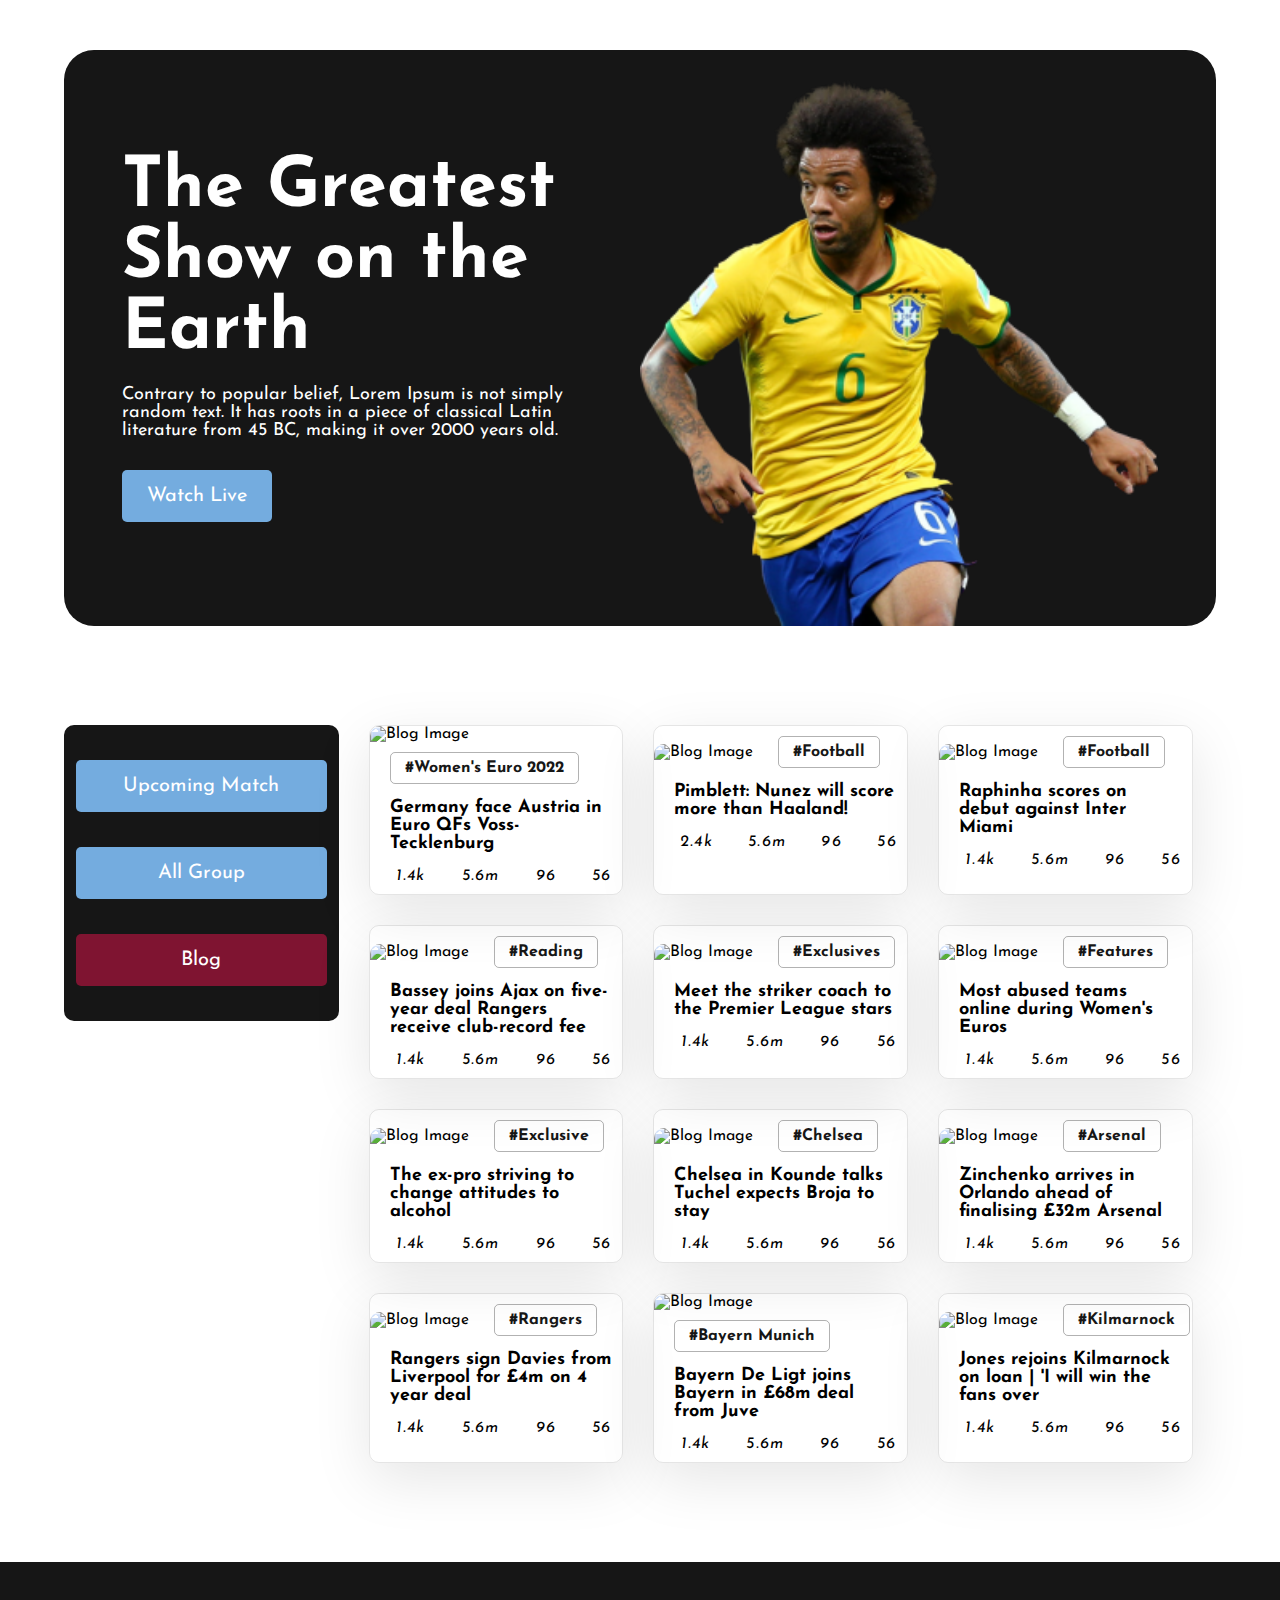
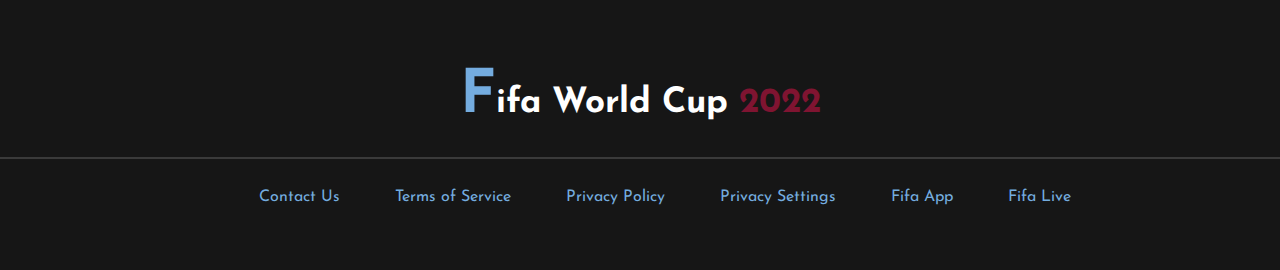
==== index.html @ 20234887 "first commit" ====
<!DOCTYPE html>
<html lang="en">
<head>
    <!-- Language Support Meta -->
    <meta charset="UTF-8">
    <!-- Browser Compatitable -->
    <meta http-equiv="X-UA-Compatible" content="IE=edge">
    <!-- Viewport Meta -->
    <meta name="viewport" content="width=device-width, initial-scale=1.0">
    <!-- Favicon -->
    <link rel="icon" type="image/x-icon" href="assets/Favicon.png">
    <!-- Title -->
    <title>Fifa World 2022</title>
    <!-- Google Font -->
    <link rel="preconnect" href="https://fonts.googleapis.com">
    <link rel="preconnect" href="https://fonts.gstatic.com" crossorigin>
    <link href="https://fonts.googleapis.com/css2?family=Josefin+Sans:wght@400;500;600;700&display=swap" rel="stylesheet"> 
    <!-- Font Awesome -->
    <link rel="stylesheet" href="https://cdnjs.cloudflare.com/ajax/libs/font-awesome/6.1.1/css/all.min.css" integrity="sha512-KfkfwYDsLkIlwQp6LFnl8zNdLGxu9YAA1QvwINks4PhcElQSvqcyVLLD9aMhXd13uQjoXtEKNosOWaZqXgel0g==" crossorigin="anonymous" referrerpolicy="no-referrer" />
    <!-- CSS Path -->
    <link rel="stylesheet" href="Css/style.css">
    <link rel="stylesheet" href="Css/responsive.css">
</head>
<body>
    <!-- Header Section Start -->
    <section class="header-section">
        <div class="header-info">
            <h1>The Greatest Show on the Earth</h1>
            <p>Contrary to popular belief, Lorem Ipsum is not simply 
               random text. It has roots in a piece of classical Latin literature from 45 BC, making it over 2000 years old.</p>
               <a href="#">Watch Live <i class="fa-solid fa-circle-play"></i></a>
        </div>
        <div class="header-img">
            <img src="assets/Banner Image.png" alt="">
        </div>
    </section>
    <!-- Header Section End -->

    <!-- Blog Section Start -->
    <section class="blog-section">
        <!-- Button Desktop -->
        <div class="blog-btn">
            <a href="match.html">Upcoming Match</a>
            <a href="#">All Group</a>
            <a href="index.html" id="active">Blog</a>
        </div>
    <!-- Button responsive -->
        <div class="blog-btn-responsive">
            <a href="match.html">Upcoming Match</a>
            <a href="#">All Group</a>
            <a href="index.html" id="active">Blog</a>
        </div>
        <div class="blog-info">
            <!-- Blog 1 -->
            <div class="blog">
                <img src="assets/Blog/1.png" alt="Blog Image">
                <a href="#">#Women's Euro 2022</a>
                <h3>Germany face Austria in Euro QFs Voss-Tecklenburg</h3>
                <div class="blog-i">
                    <i class="fa-regular fa-heart"><p>1.4k</p></i>
                    <i class="fa-solid fa-eye"><p>5.6m</p></i>
                    <i class="fa-regular fa-message"><p>96</p></i>
                    <i class="fa-solid fa-share"><p>56</p></i>
                </div>
                </div>
            <!-- Blog 2 -->
            <div class="blog">
                <img src="assets/Blog/2.png" alt="Blog Image">
                <a href="#">#Football</a>
                <h3>Pimblett: Nunez will score more than Haaland!</h3>
                <div class="blog-i">
                    <i class="fa-regular fa-heart"><p>2.4k</p></i>
                    <i class="fa-solid fa-eye"><p>5.6m</p></i>
                    <i class="fa-regular fa-message"><p>96</p></i>
                    <i class="fa-solid fa-share"><p>56</p></i>
                </div>
            </div>
            <!-- Blog 3 -->
            <div class="blog">
                <img src="assets/Blog/3.png" alt="Blog Image">
                <a href="#">#Football</a>
                <h3>Raphinha scores on debut against Inter Miami</h3>
                <div class="blog-i">
                    <i class="fa-regular fa-heart"><p>1.4k</p></i>
                    <i class="fa-solid fa-eye"><p>5.6m</p></i>
                    <i class="fa-regular fa-message"><p>96</p></i>
                    <i class="fa-solid fa-share"><p>56</p></i>
                </div>
            </div>
            <!-- Blog 4 -->
            <div class="blog">
                <img src="assets/Blog/4.png" alt="Blog Image">
                <a href="#">#Reading</a>
                <h3>Bassey joins Ajax on five-year deal Rangers receive club-record fee</h3>
                <div class="blog-i">
                    <i class="fa-regular fa-heart"><p>1.4k</p></i>
                    <i class="fa-solid fa-eye"><p>5.6m</p></i>
                    <i class="fa-regular fa-message"><p>96</p></i>
                    <i class="fa-solid fa-share"><p>56</p></i>
                </div>
            </div>
            <!-- Blog 5 -->
            <div class="blog">
                <img src="assets/Blog/5.png" alt="Blog Image">
                <a href="#">#Exclusives</a>
                <h3>Meet the striker coach to the Premier League stars </h3>
                <div class="blog-i">
                    <i class="fa-regular fa-heart"><p>1.4k</p></i>
                    <i class="fa-solid fa-eye"><p>5.6m</p></i>
                    <i class="fa-regular fa-message"><p>96</p></i>
                    <i class="fa-solid fa-share"><p>56</p></i>
                </div>
            </div>
            <!-- Blog 6 -->
            <div class="blog">
                <img src="assets/Blog/6.png" alt="Blog Image">
                <a href="#">#Features</a>
                <h3>Most abused teams online during Women's Euros</h3>
                <div class="blog-i">
                    <i class="fa-regular fa-heart"><p>1.4k</p></i>
                    <i class="fa-solid fa-eye"><p>5.6m</p></i>
                    <i class="fa-regular fa-message"><p>96</p></i>
                    <i class="fa-solid fa-share"><p>56</p></i>
                </div>
            </div>
            <!-- Blog 7 -->
            <div class="blog">
                <img src="assets/Blog/1.png" alt="Blog Image">
                <a href="#">#Exclusive</a>
                <h3>The ex-pro striving to change attitudes to alcohol</h3>
                <div class="blog-i">
                    <i class="fa-regular fa-heart"><p>1.4k</p></i>
                    <i class="fa-solid fa-eye"><p>5.6m</p></i>
                    <i class="fa-regular fa-message"><p>96</p></i>
                    <i class="fa-solid fa-share"><p>56</p></i>
                </div>
            </div>
            <!-- Blog 8 -->
            <div class="blog">
                <img src="assets/Blog/2.png" alt="Blog Image">
                <a href="#">#Chelsea</a>
                <h3>Chelsea in Kounde talks Tuchel expects Broja to stay</h3>
                <div class="blog-i">
                    <i class="fa-regular fa-heart"><p>1.4k</p></i>
                    <i class="fa-solid fa-eye"><p>5.6m</p></i>
                    <i class="fa-regular fa-message"><p>96</p></i>
                    <i class="fa-solid fa-share"><p>56</p></i>
                </div>
            </div>
            <!-- Blog 9 -->
            <div class="blog">
                <img src="assets/Blog/3.png" alt="Blog Image">
                <a href="#">#Arsenal</a>
                <h3>Zinchenko arrives in Orlando ahead of finalising £32m Arsenal</h3>
                <div class="blog-i">
                    <i class="fa-regular fa-heart"><p>1.4k</p></i>
                    <i class="fa-solid fa-eye"><p>5.6m</p></i>
                    <i class="fa-regular fa-message"><p>96</p></i>
                    <i class="fa-solid fa-share"><p>56</p></i>
                </div>
            </div>
            <!-- Blog 10 -->
            <div class="blog">
                <img src="assets/Blog/4.png" alt="Blog Image">
                <a href="#">#Rangers</a>
                <h3>Rangers sign Davies from Liverpool for £4m on 4 year deal</h3>
                <div class="blog-i">
                    <i class="fa-regular fa-heart"><p>1.4k</p></i>
                    <i class="fa-solid fa-eye"><p>5.6m</p></i>
                    <i class="fa-regular fa-message"><p>96</p></i>
                    <i class="fa-solid fa-share"><p>56</p></i>
                </div>
            </div>
            <!-- Blog 11 -->
            <div class="blog">
                <img src="assets/Blog/5.png" alt="Blog Image">
                <a href="#">#Bayern Munich</a>
                <h3>Bayern De Ligt joins Bayern in £68m deal from Juve </h3>
                <div class="blog-i">
                    <i class="fa-regular fa-heart"><p>1.4k</p></i>
                    <i class="fa-solid fa-eye"><p>5.6m</p></i>
                    <i class="fa-regular fa-message"><p>96</p></i>
                    <i class="fa-solid fa-share"><p>56</p></i>
                </div>
            </div>
            <!-- Blog 12 -->
            <div class="blog">
                <img src="assets/Blog/6.png" alt="Blog Image">
                <a href="#">#Kilmarnock</a>
                <h3>Jones rejoins Kilmarnock on loan | 'I will win the fans over</h3>
                <div class="blog-i">
                    <i class="fa-regular fa-heart"><p>1.4k</p></i>
                    <i class="fa-solid fa-eye"><p>5.6m</p></i>
                    <i class="fa-regular fa-message"><p>96</p></i>
                    <i class="fa-solid fa-share"><p>56</p></i>
                </div>
            </div>
        </div>
        <!-- View More Button -->
                <div class="view-all-btn">
                    <a href="#">View More <i class="fa-solid fa-angles-right"></i></a>
                </div>
    </section>
    <!-- Blog Section Start -->


    <!-- Footer Section Start -->
    <section class="footer-section">
        <div class="footer">
            <h2>Fifa World Cup <span>2022</span></h2>
            <hr class="footer-line">
            <!-- Important link -->
            <ul>
                <li><a href="#">Contact Us</a></li>
                <li><a href="#">Terms of Service</a></li>
                <li><a href="#">Privacy Policy</a></li>
                <li><a href="#">Privacy Settings</a></li>
                <li><a href="#">Fifa App</a></li>
                <li><a href="#">Fifa Live</a></li>
            </ul>
            <!-- Social Icon -->
            <a href="https://www.facebook.com/programmingHero/" target="_blank"><i class="fa-brands fa-facebook"></i></a>
            <a href="https://www.instagram.com/programminghero" target="_blank"><i class="fa-brands fa-instagram"></i></a>
            <a href="https://www.linkedin.com/company/programminghero/" target="_blank"><i class="fa-brands fa-linkedin"></i></a>
            <a href="https://www.youtube.com/channel/UCStj-ORBZ7TGK1FwtGAUgbQ" target="_blank"><i class="fa-brands fa-youtube"></i></a>
            <a href="https://github.com/ProgrammingHero1" target="_blank"><i class="fa-brands fa-github"></i></a>
        </div>
    </section>
    <!-- Footer Section End -->
</body>
</html>
---- Css/style.css ----
/* --------------------------------------------------
            Color Template
    ----------------------------------
            Primary - #74ACDF
            Secondary - #7F1431
            background-color - #161616
            Border Color - rgba(0, 0, 0, 0.30)
------------------------------------------------------*/

*{
    padding: 0;
    margin: 0;
}
body{
    font-family: 'Josefin Sans', sans-serif;
}
/*------ -------------------------------
Header Css Start 
----------------------------------------- */
.header-section{
    background-color: #161616;
    display: flex;
    justify-content: center;
    width: 90%;
    border-radius: 30px;
    margin-left: 5%;
    margin-top: 50px;
    align-items: center;
}
.header-info{
    width: 45%;
}
.header-info h1{
    color: #fff;
    font-size: 4.375rem;
}
.header-info p{
    color: #fff;
    font-size: 18px;
    margin-top: 20px;
    width: 90%;
}
.header-info a{
    padding: 16px 25px;
    border-radius: 5px;
    text-decoration: none;
    color: #fff;
    font-size: 20px;
    background-color: #74ACDF;
    display: inline-block;
    margin-top:30px ;
    transition-property: color, padding;
    transition-duration: 0.5s;
}
.header-info a:hover{
    padding: 16px 35px;
    background-color: #7F1431;
}
.header-img{
    width: 45%;
}
.header-img img{
    width: 100%;
    padding-top: 30px;
    margin-bottom: -4px;
    transition: transform ease-out 1s;
}
.header-img img:hover{
    transform: translateX(30px);
}
/*-------------------------------
 Header Section End 
 --------------------------------*/

 /*-------------------------------
 Blog Section Start 
 --------------------------------*/
.blog-section{
    display: flex;
    align-items: flex-start;
    margin-left:5%;
    margin-right: 5%;
    margin-top: 11vh;
    margin-bottom: 11vh;
}
.blog-btn{
    background-color: #161616;
    width: 25%;
    border-radius: 10px;
}
.blog-btn-responsive{
    display: none;
}
.blog-btn a{
    display: block;
    padding: 16px 25px;
    border-radius: 5px;
    text-decoration: none;
    color: #fff;
    font-size: 20px;
    background-color: #74ACDF;
    margin: 35px 12px;
    text-align: center;
}
.blog-btn a:hover{
    background-color: #7F1431;
}
#active{
    background-color: #7F1431;
}
.blog-info{
    width: 75%;
    display: grid;
    grid-template-columns: repeat(3, 1fr);
    gap: 30px;
    margin-right: 2%;
    margin-left: 30px;
}
.blog{
    border: 1px solid rgba(0, 0, 0, 0.10);
    border-radius: 10px;
    box-shadow: 0px 17px 58px rgba(0, 0, 0, 0.10);
}
.blog img{
    width: 100%;
    border-radius: 10px 10px 0px 0px;
}
.blog a{
    text-decoration: none;
    background-color: transparent;
    border: 1px solid rgba(0, 0, 0, 0.30);
    border-radius: 5px;
    padding: 7px 14px;
    display: inline-block;
    color: #161616;
    font-weight: 700;
    font-size: 16px;
    margin: 10px 0 10px 20px;
}
.blog a:hover{
    background-color: #74ACDF;
    color: #fff;
}
.blog h3{
    font-size: 18px;
    margin: 5px 10px 10px 20px;
}
.blog-i{
    display: flex;
    justify-content: space-evenly;
}
.blog-i i{
    margin: 5px 10px 10px 20px;
}
.blog-i p{
    display: inline;
    margin-left: 5px;
    letter-spacing: 1.2px;
}
.view-all-btn{
    display: none;
}
/*-------------------------------
 Blog Section End 
 --------------------------------*/

/*------------------------------------
 Footer Section Start
 ------------------------------------*/
.footer-section{
    background-color: #161616;
    width: 100%;
}
.footer{
    text-align: center;
}
.footer h2{
    color: #fff;
    font-size: 2.188em;
    padding-top: 3em;
    padding-bottom: 1.875rem;
}
.footer h2::first-letter{
    font-size: 3.75rem;
    color: #74ACDF;
}

.footer h2 span{
    color: #7F1431;
}
.footer h2 span:hover{
    color: #74ACDF;
}
.footer-line{
    border: 1px solid rgba(255, 255, 255, 0.156);
}
.footer ul{
    padding-top: 30px;
    padding-bottom: 30px;
}
.footer li{
    display: inline;
    padding-left: 50px;
}
.footer li a{
    color: #74ACDF;
    text-decoration: none;
}
.footer li a:hover{
    color: #7F1431;
}
.footer i{
    color: #7F1431;
    margin-left: 30px;
    margin-bottom: 30px;
    font-size:2.188rem ;
}
.footer i:hover{
    color: #74ACDF;
}
/*-------------------------------
 Footer Section End 
 --------------------------------*/
---- Css/responsive.css ----
/*-------------------------
 Mobile View Start
 ----------------------*/
@media only screen and (max-width: 600px) {
    .header-section{
        background-color: #161616;
        display: block;
        width: 100%;
        margin: 0;
        border-radius: 0;
    }
    /* Banner Text */
    .header-info {
        width: 100%;
        text-align: center;
    }
    .header-info h1 {
        color: #fff;
        font-size: 3rem;
        padding-top: 50px;
    }
    .header-info p {
        color: #fff;
        font-size: 18px;
        margin-top: 20px;
        padding: 0 20px;
    }
    /* Banner Img */
    .header-img {
        width: 100%;
    }
    /* Blog */
    .blog-section{
        flex-direction: column
    }
    .blog-info{
        grid-template-columns: auto;
        width: 100%;
        margin-left: 0;
    }
    /* Button */
    .blog-btn{
        display: none;
    }
    .blog-btn-responsive{
    width: auto;
    border-radius: 10px;
    background-color: transparent;
    display: flex;
    width: 100%;
    flex-direction: column;
    margin-bottom: 30px;
    }
    .blog-btn-responsive a{
        display: block;
        padding: 16px 25px;
        border-radius: 5px;
        text-decoration: none;
        color: #000;
        font-size: 18px;
        background-color: transparent;
        margin: 15px 15px;
        text-align: center;
        border: 1px solid rgba(0, 0, 0, 0.30);
    }
    .blog-btn-responsive a:hover{
        background-color: #74ACDF;
    }
    #active{
        background-color: #7F1431;
        color: #FFF;
    }
    /* Footer */
    .footer h2{
        padding-top: 2em;
        padding-bottom: 1.5rem;
    }
    .footer ul{
        display: grid;
        grid-template-columns: repeat(1, 1fr);
        grid-row-gap:15px ;
    }
}
/*-------------------------
 Mobile View End
 ----------------------*/




/*-------------------------
 Tablet View Start
 ----------------------*/
@media only screen and (max-width: 1080px)and (min-width: 600px) {
    /* Header Section */
    .header-section{
        background-color: #161616;
        width: 100%;
        margin: 0;
        border-radius: 0;
        width: 90%;
        border-radius: 30px;
        margin-left: 5%;
        margin-top: 20px;
    }
    /* Banner Text */
    .header-info {
        width: 50%;
        text-align: center;
    }
    .header-info h1 {
        color: #fff;
        font-size: 3rem;
        padding: 10px 0 0 0;
    }
    .header-info p {
        color: #fff;
        font-size: 18px;
        margin-top: 10px;
        padding: 0 20px;
    }
    .header-info a{
        margin-bottom: 10px;
    }
    /* Banner Img */
    .header-img {
        width: 50%;
    }
    /* Blog Section */
    .blog-section{
        flex-direction: column
    }
    .blog-info{
        grid-template-columns: auto auto;
        width: 100%;
        margin-left: 0;
    }
        /* Button */
    .blog-btn{
        display: none;
    }
    .blog-btn-responsive{
        width: auto;
        border-radius: 10px;
        background-color: transparent;
        display: flex;
        width: 100%;
        flex-direction: row;
        justify-content: space-evenly;
        margin-bottom: 30px;
    }
    .blog-btn-responsive a{
        display: block;
        padding: 16px 25px;
        border-radius: 5px;
        text-decoration: none;
        color: #000;
        font-size: 18px;
        background-color: transparent;
        margin: 15px 15px;
        text-align: center;
        border: 1px solid rgba(0, 0, 0, 0.30);
    }
    .blog-btn-responsive a:hover{
        background-color: #74ACDF;
    }
    #active{
        background-color: #7F1431;
        color: #FFF;
    }
    .view-all-btn{
        display: flex;
        text-align: center;
        padding-top: 40px;
    }
    .view-all-btn a{
        padding: 10px 14px;
        background-color: #74ACDF;
        border-radius: 5px;
        text-decoration: none;
        color: #FFF;
    }
    .view-all-btn a:hover{
        background-color: #7F1431;
    }
    /* Footer */
    .footer h2{
        padding-top: 2em;
        padding-bottom: 1.5rem;
    }
    .footer ul{
        display: grid;
        grid-template-columns: repeat(2, 1fr);
        grid-row-gap:15px ;
    }
    
}
/*-------------------------
 Mobile View End
 ----------------------*/
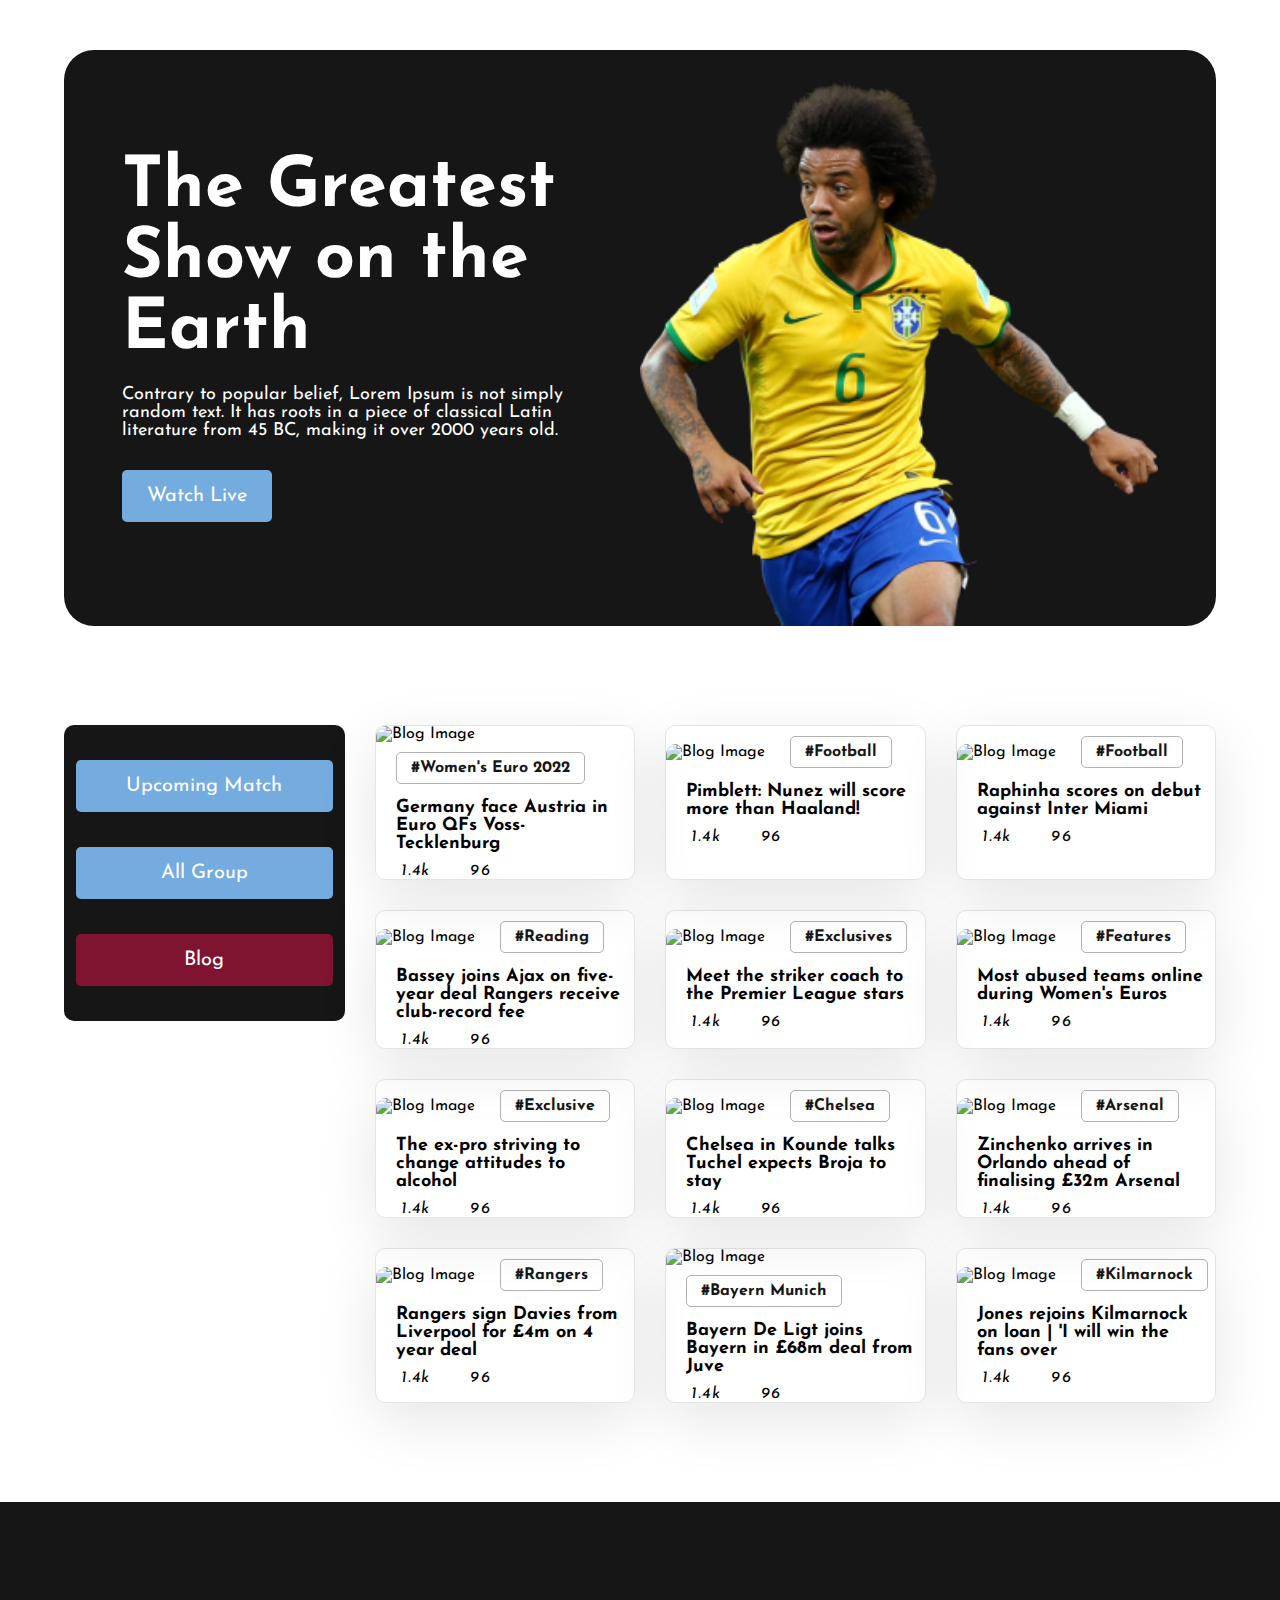
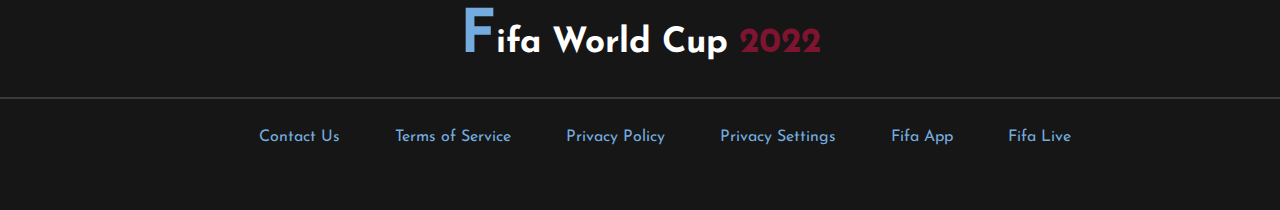
==== commit 0c314102: "all done" ====
--- a/index.html
+++ b/index.html
@@ -58,9 +58,7 @@
                 <h3>Germany face Austria in Euro QFs Voss-Tecklenburg</h3>
                 <div class="blog-i">
                     <i class="fa-regular fa-heart"><p>1.4k</p></i>
-                    <i class="fa-solid fa-eye"><p>5.6m</p></i>
-                    <i class="fa-regular fa-message"><p>96</p></i>
-                    <i class="fa-solid fa-share"><p>56</p></i>
+                    <i class="fa-regular fa-message"><p>96</p></i>
                 </div>
                 </div>
             <!-- Blog 2 -->
@@ -69,10 +67,8 @@
                 <a href="#">#Football</a>
                 <h3>Pimblett: Nunez will score more than Haaland!</h3>
                 <div class="blog-i">
-                    <i class="fa-regular fa-heart"><p>2.4k</p></i>
-                    <i class="fa-solid fa-eye"><p>5.6m</p></i>
-                    <i class="fa-regular fa-message"><p>96</p></i>
-                    <i class="fa-solid fa-share"><p>56</p></i>
+                    <i class="fa-regular fa-heart"><p>1.4k</p></i>
+                    <i class="fa-regular fa-message"><p>96</p></i>
                 </div>
             </div>
             <!-- Blog 3 -->
@@ -82,9 +78,7 @@
                 <h3>Raphinha scores on debut against Inter Miami</h3>
                 <div class="blog-i">
                     <i class="fa-regular fa-heart"><p>1.4k</p></i>
-                    <i class="fa-solid fa-eye"><p>5.6m</p></i>
-                    <i class="fa-regular fa-message"><p>96</p></i>
-                    <i class="fa-solid fa-share"><p>56</p></i>
+                    <i class="fa-regular fa-message"><p>96</p></i>
                 </div>
             </div>
             <!-- Blog 4 -->
@@ -94,9 +88,7 @@
                 <h3>Bassey joins Ajax on five-year deal Rangers receive club-record fee</h3>
                 <div class="blog-i">
                     <i class="fa-regular fa-heart"><p>1.4k</p></i>
-                    <i class="fa-solid fa-eye"><p>5.6m</p></i>
-                    <i class="fa-regular fa-message"><p>96</p></i>
-                    <i class="fa-solid fa-share"><p>56</p></i>
+                    <i class="fa-regular fa-message"><p>96</p></i>
                 </div>
             </div>
             <!-- Blog 5 -->
@@ -106,9 +98,7 @@
                 <h3>Meet the striker coach to the Premier League stars </h3>
                 <div class="blog-i">
                     <i class="fa-regular fa-heart"><p>1.4k</p></i>
-                    <i class="fa-solid fa-eye"><p>5.6m</p></i>
-                    <i class="fa-regular fa-message"><p>96</p></i>
-                    <i class="fa-solid fa-share"><p>56</p></i>
+                    <i class="fa-regular fa-message"><p>96</p></i>
                 </div>
             </div>
             <!-- Blog 6 -->
@@ -118,9 +108,7 @@
                 <h3>Most abused teams online during Women's Euros</h3>
                 <div class="blog-i">
                     <i class="fa-regular fa-heart"><p>1.4k</p></i>
-                    <i class="fa-solid fa-eye"><p>5.6m</p></i>
-                    <i class="fa-regular fa-message"><p>96</p></i>
-                    <i class="fa-solid fa-share"><p>56</p></i>
+                    <i class="fa-regular fa-message"><p>96</p></i>
                 </div>
             </div>
             <!-- Blog 7 -->
@@ -130,9 +118,7 @@
                 <h3>The ex-pro striving to change attitudes to alcohol</h3>
                 <div class="blog-i">
                     <i class="fa-regular fa-heart"><p>1.4k</p></i>
-                    <i class="fa-solid fa-eye"><p>5.6m</p></i>
-                    <i class="fa-regular fa-message"><p>96</p></i>
-                    <i class="fa-solid fa-share"><p>56</p></i>
+                    <i class="fa-regular fa-message"><p>96</p></i>
                 </div>
             </div>
             <!-- Blog 8 -->
@@ -142,9 +128,7 @@
                 <h3>Chelsea in Kounde talks Tuchel expects Broja to stay</h3>
                 <div class="blog-i">
                     <i class="fa-regular fa-heart"><p>1.4k</p></i>
-                    <i class="fa-solid fa-eye"><p>5.6m</p></i>
-                    <i class="fa-regular fa-message"><p>96</p></i>
-                    <i class="fa-solid fa-share"><p>56</p></i>
+                    <i class="fa-regular fa-message"><p>96</p></i>
                 </div>
             </div>
             <!-- Blog 9 -->
@@ -154,9 +138,7 @@
                 <h3>Zinchenko arrives in Orlando ahead of finalising £32m Arsenal</h3>
                 <div class="blog-i">
                     <i class="fa-regular fa-heart"><p>1.4k</p></i>
-                    <i class="fa-solid fa-eye"><p>5.6m</p></i>
-                    <i class="fa-regular fa-message"><p>96</p></i>
-                    <i class="fa-solid fa-share"><p>56</p></i>
+                    <i class="fa-regular fa-message"><p>96</p></i>
                 </div>
             </div>
             <!-- Blog 10 -->
@@ -166,9 +148,7 @@
                 <h3>Rangers sign Davies from Liverpool for £4m on 4 year deal</h3>
                 <div class="blog-i">
                     <i class="fa-regular fa-heart"><p>1.4k</p></i>
-                    <i class="fa-solid fa-eye"><p>5.6m</p></i>
-                    <i class="fa-regular fa-message"><p>96</p></i>
-                    <i class="fa-solid fa-share"><p>56</p></i>
+                    <i class="fa-regular fa-message"><p>96</p></i>
                 </div>
             </div>
             <!-- Blog 11 -->
@@ -178,9 +158,7 @@
                 <h3>Bayern De Ligt joins Bayern in £68m deal from Juve </h3>
                 <div class="blog-i">
                     <i class="fa-regular fa-heart"><p>1.4k</p></i>
-                    <i class="fa-solid fa-eye"><p>5.6m</p></i>
-                    <i class="fa-regular fa-message"><p>96</p></i>
-                    <i class="fa-solid fa-share"><p>56</p></i>
+                    <i class="fa-regular fa-message"><p>96</p></i>
                 </div>
             </div>
             <!-- Blog 12 -->
@@ -190,9 +168,7 @@
                 <h3>Jones rejoins Kilmarnock on loan | 'I will win the fans over</h3>
                 <div class="blog-i">
                     <i class="fa-regular fa-heart"><p>1.4k</p></i>
-                    <i class="fa-solid fa-eye"><p>5.6m</p></i>
-                    <i class="fa-regular fa-message"><p>96</p></i>
-                    <i class="fa-solid fa-share"><p>56</p></i>
+                    <i class="fa-regular fa-message"><p>96</p></i>
                 </div>
             </div>
         </div>
--- a/Css/style.css
+++ b/Css/style.css
@@ -113,7 +113,6 @@
     display: grid;
     grid-template-columns: repeat(3, 1fr);
     gap: 30px;
-    margin-right: 2%;
     margin-left: 30px;
 }
 .blog{
@@ -146,8 +145,8 @@
     margin: 5px 10px 10px 20px;
 }
 .blog-i{
-    display: flex;
-    justify-content: space-evenly;
+    display: inline;
+    text-align: center;
 }
 .blog-i i{
     margin: 5px 10px 10px 20px;
--- a/Css/responsive.css
+++ b/Css/responsive.css
@@ -169,7 +169,7 @@
         color: #FFF;
     }
     .view-all-btn{
-        display: flex;
+        display: inline-block;
         text-align: center;
         padding-top: 40px;
     }
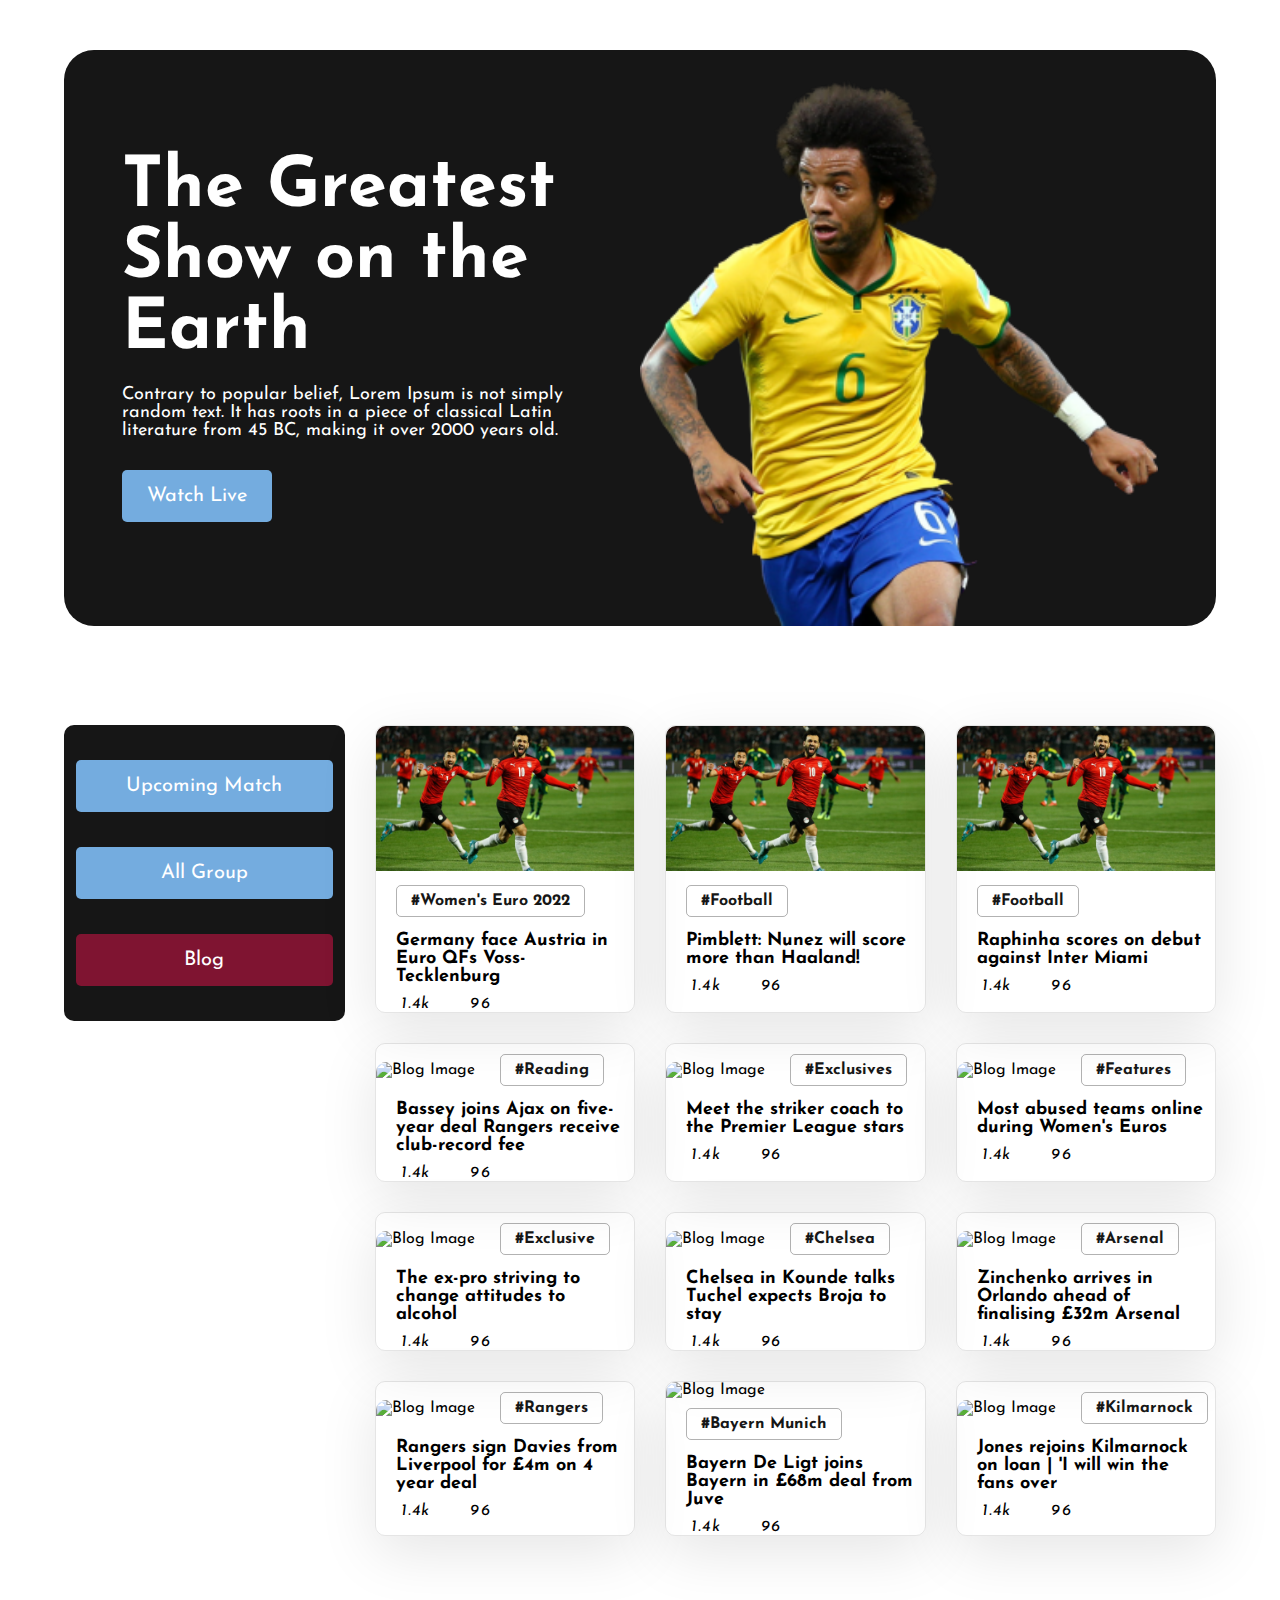
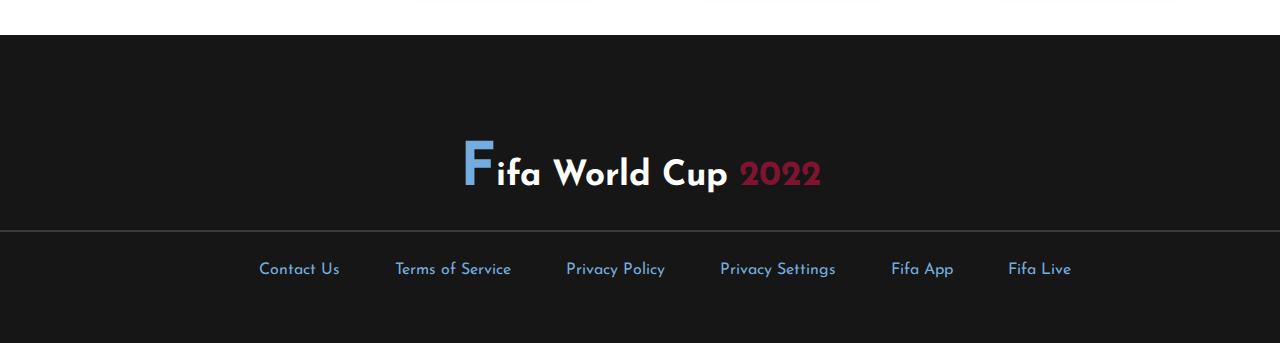
==== commit a5b9f92c: "Changes 02" ====
--- a/index.html
+++ b/index.html
@@ -53,7 +53,7 @@
         <div class="blog-info">
             <!-- Blog 1 -->
             <div class="blog">
-                <img src="assets/Blog/1.png" alt="Blog Image">
+                <img src="assets/Blog Image.png" alt="Blog Image">
                 <a href="#">#Women's Euro 2022</a>
                 <h3>Germany face Austria in Euro QFs Voss-Tecklenburg</h3>
                 <div class="blog-i">
@@ -63,7 +63,7 @@
                 </div>
             <!-- Blog 2 -->
             <div class="blog">
-                <img src="assets/Blog/2.png" alt="Blog Image">
+                <img src="assets/Blog Image.png" alt="Blog Image">
                 <a href="#">#Football</a>
                 <h3>Pimblett: Nunez will score more than Haaland!</h3>
                 <div class="blog-i">
@@ -73,7 +73,7 @@
             </div>
             <!-- Blog 3 -->
             <div class="blog">
-                <img src="assets/Blog/3.png" alt="Blog Image">
+                <img src="assets/Blog Image.png" alt="Blog Image">
                 <a href="#">#Football</a>
                 <h3>Raphinha scores on debut against Inter Miami</h3>
                 <div class="blog-i">
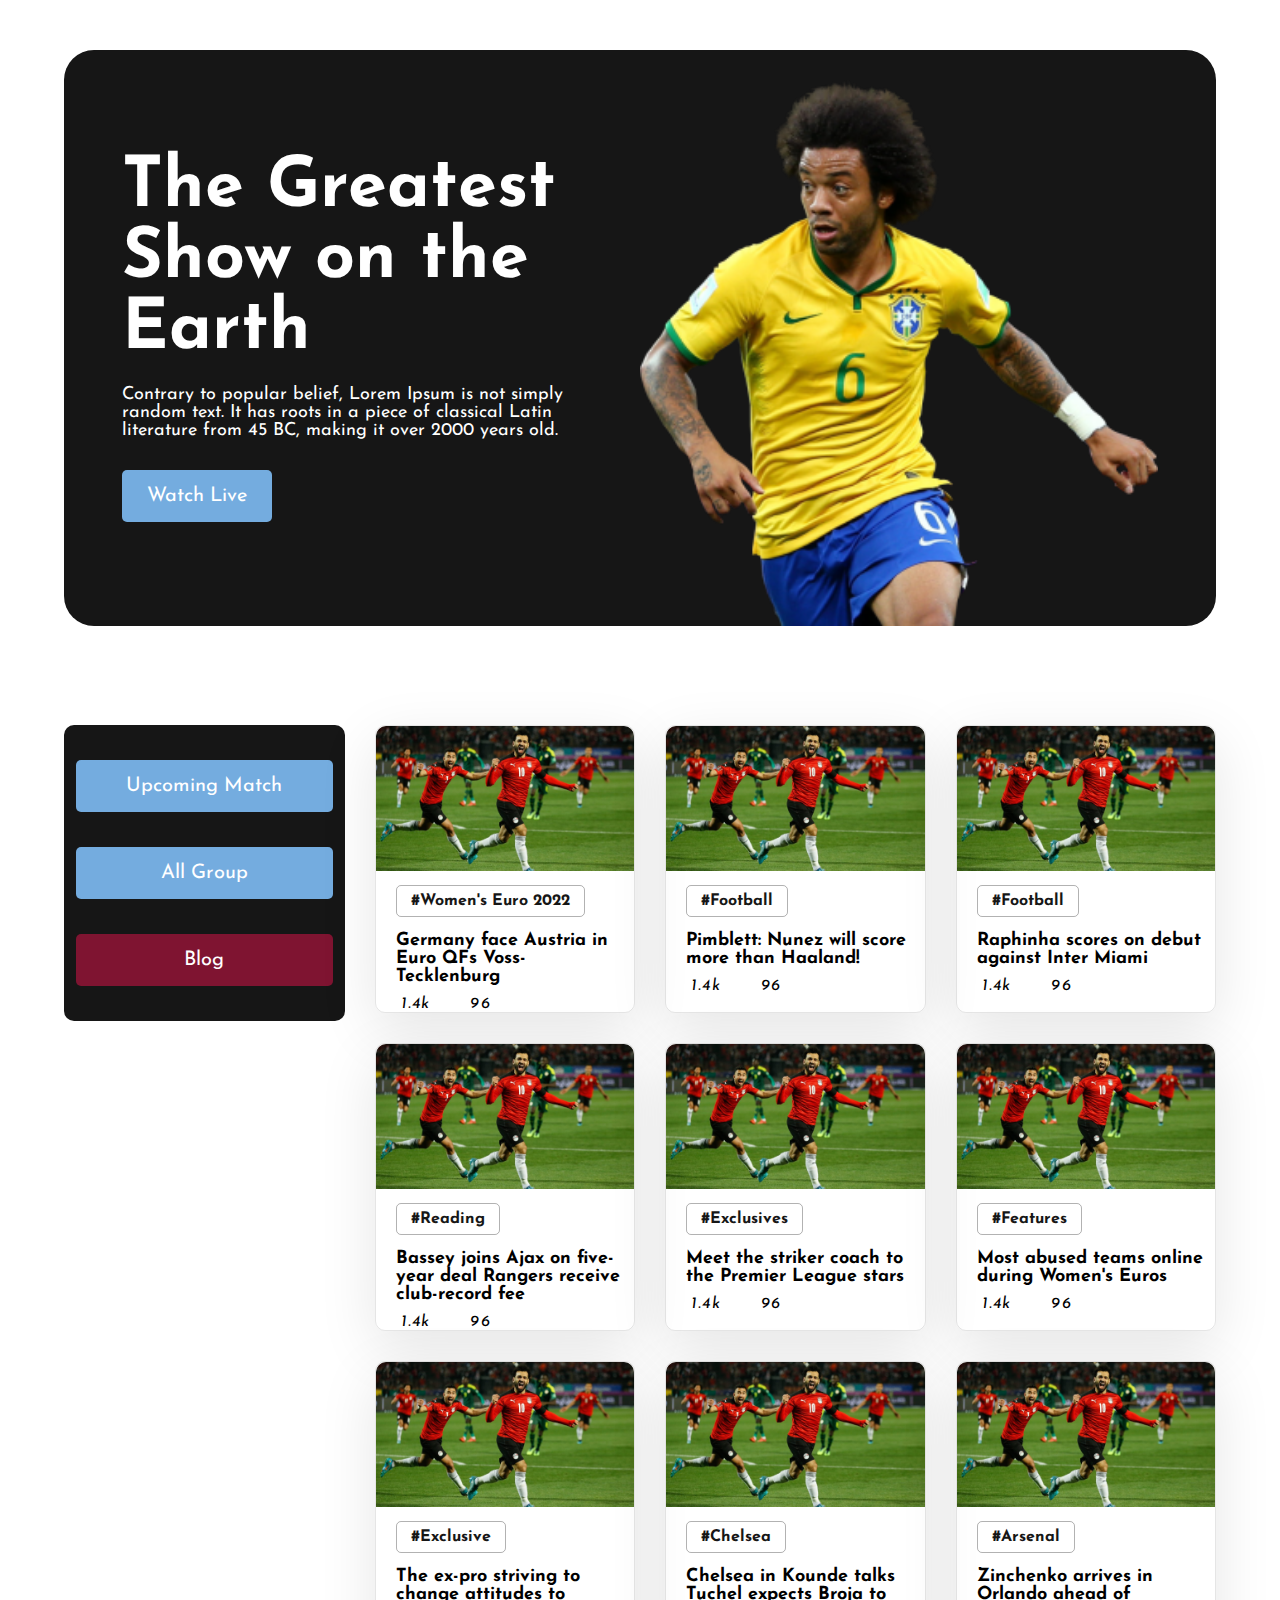
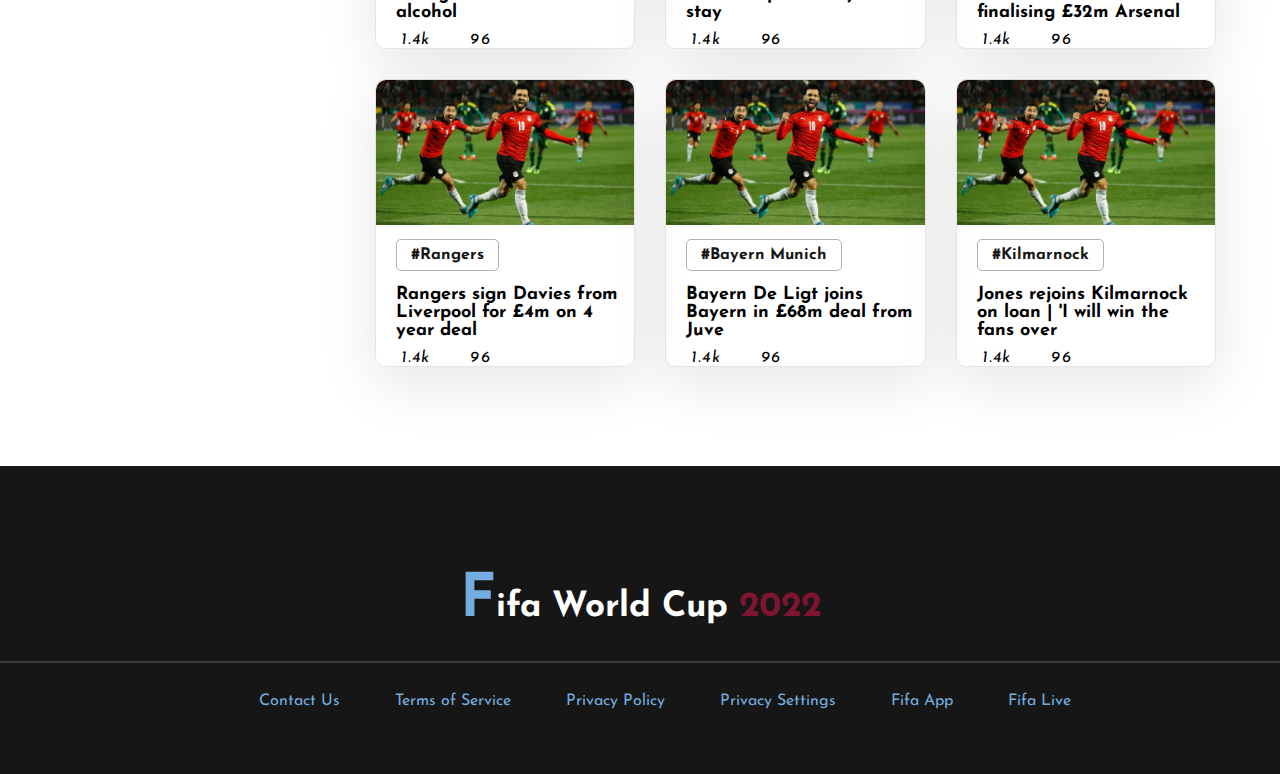
==== commit a19e742d: "Changes 03" ====
--- a/index.html
+++ b/index.html
@@ -83,7 +83,7 @@
             </div>
             <!-- Blog 4 -->
             <div class="blog">
-                <img src="assets/Blog/4.png" alt="Blog Image">
+                <img src="assets/Blog Image.png" alt="Blog Image">
                 <a href="#">#Reading</a>
                 <h3>Bassey joins Ajax on five-year deal Rangers receive club-record fee</h3>
                 <div class="blog-i">
@@ -93,7 +93,7 @@
             </div>
             <!-- Blog 5 -->
             <div class="blog">
-                <img src="assets/Blog/5.png" alt="Blog Image">
+                <img src="assets/Blog Image.png" alt="Blog Image">
                 <a href="#">#Exclusives</a>
                 <h3>Meet the striker coach to the Premier League stars </h3>
                 <div class="blog-i">
@@ -103,7 +103,7 @@
             </div>
             <!-- Blog 6 -->
             <div class="blog">
-                <img src="assets/Blog/6.png" alt="Blog Image">
+                <img src="assets/Blog Image.png" alt="Blog Image">
                 <a href="#">#Features</a>
                 <h3>Most abused teams online during Women's Euros</h3>
                 <div class="blog-i">
@@ -113,7 +113,7 @@
             </div>
             <!-- Blog 7 -->
             <div class="blog">
-                <img src="assets/Blog/1.png" alt="Blog Image">
+                <img src="assets/Blog Image.png" alt="Blog Image">
                 <a href="#">#Exclusive</a>
                 <h3>The ex-pro striving to change attitudes to alcohol</h3>
                 <div class="blog-i">
@@ -123,7 +123,7 @@
             </div>
             <!-- Blog 8 -->
             <div class="blog">
-                <img src="assets/Blog/2.png" alt="Blog Image">
+                <img src="assets/Blog Image.png" alt="Blog Image">
                 <a href="#">#Chelsea</a>
                 <h3>Chelsea in Kounde talks Tuchel expects Broja to stay</h3>
                 <div class="blog-i">
@@ -133,7 +133,7 @@
             </div>
             <!-- Blog 9 -->
             <div class="blog">
-                <img src="assets/Blog/3.png" alt="Blog Image">
+                <img src="assets/Blog Image.png" alt="Blog Image">
                 <a href="#">#Arsenal</a>
                 <h3>Zinchenko arrives in Orlando ahead of finalising £32m Arsenal</h3>
                 <div class="blog-i">
@@ -143,7 +143,7 @@
             </div>
             <!-- Blog 10 -->
             <div class="blog">
-                <img src="assets/Blog/4.png" alt="Blog Image">
+                <img src="assets/Blog Image.png" alt="Blog Image">
                 <a href="#">#Rangers</a>
                 <h3>Rangers sign Davies from Liverpool for £4m on 4 year deal</h3>
                 <div class="blog-i">
@@ -153,7 +153,7 @@
             </div>
             <!-- Blog 11 -->
             <div class="blog">
-                <img src="assets/Blog/5.png" alt="Blog Image">
+                <img src="assets/Blog Image.png" alt="Blog Image">
                 <a href="#">#Bayern Munich</a>
                 <h3>Bayern De Ligt joins Bayern in £68m deal from Juve </h3>
                 <div class="blog-i">
@@ -163,7 +163,7 @@
             </div>
             <!-- Blog 12 -->
             <div class="blog">
-                <img src="assets/Blog/6.png" alt="Blog Image">
+                <img src="assets/Blog Image.png" alt="Blog Image">
                 <a href="#">#Kilmarnock</a>
                 <h3>Jones rejoins Kilmarnock on loan | 'I will win the fans over</h3>
                 <div class="blog-i">
